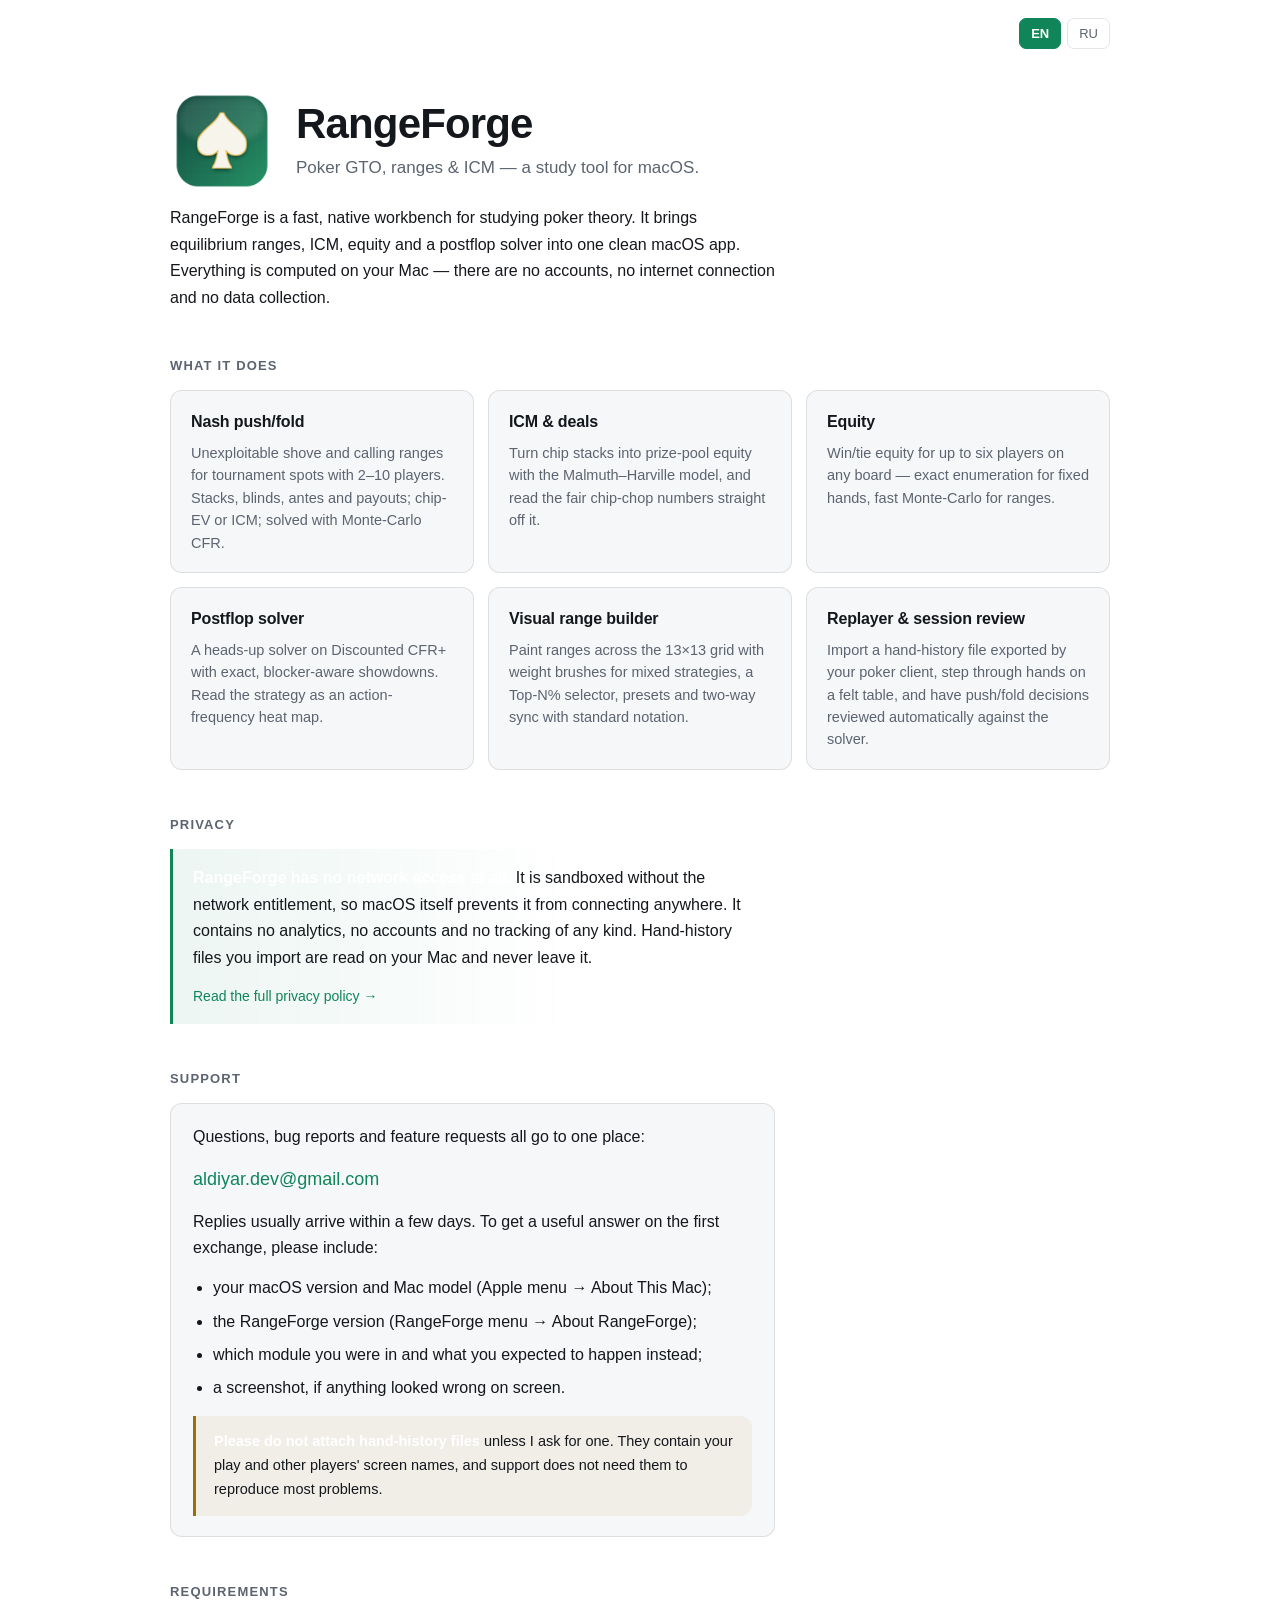
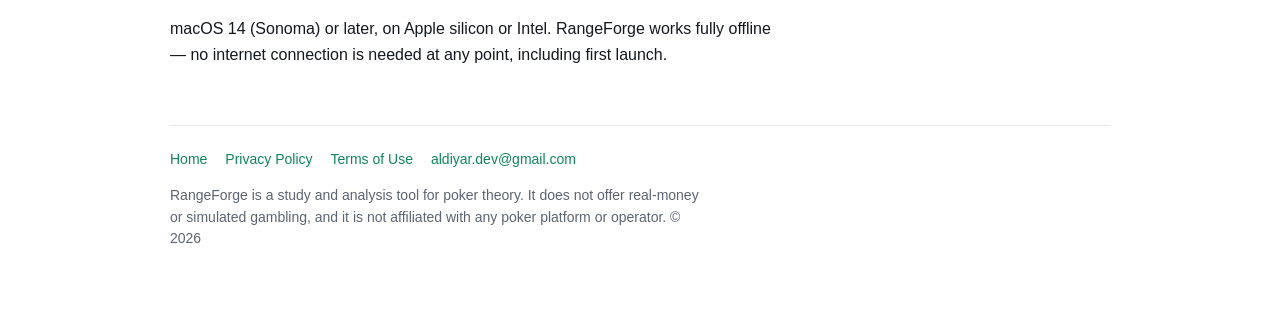
==== index.html @ b26dec69 "RangeForge — landing, privacy policy and terms of use" ====
<!doctype html>
<html lang="en" data-lang="en">
<head>
<meta charset="utf-8">
<meta name="viewport" content="width=device-width, initial-scale=1">
<title>RangeForge — Poker GTO, ranges &amp; ICM for macOS</title>
<meta name="description" content="RangeForge is a fully offline poker theory workbench for macOS: Nash push/fold, ICM, equity, a postflop solver, a visual range builder and a hand replayer. No accounts, no internet, no data collection.">
<link rel="icon" href="icon.png">
<link rel="stylesheet" href="style.css">
</head>
<body>
<div class="wrap">

  <div class="langbar">
    <button type="button" data-lang="en" aria-pressed="true">EN</button>
    <button type="button" data-lang="ru" aria-pressed="false">RU</button>
  </div>

  <header class="hero">
    <img src="icon.png" alt="RangeForge app icon">
    <div>
      <h1>RangeForge</h1>
      <p class="tagline" lang="en">Poker GTO, ranges &amp; ICM — a study tool for macOS.</p>
      <p class="tagline" lang="ru">Покерное GTO, ренжи и ICM — инструмент для изучения теории на macOS.</p>
    </div>
  </header>

  <div class="prose">
    <p lang="en">RangeForge is a fast, native workbench for studying poker theory. It brings
    equilibrium ranges, ICM, equity and a postflop solver into one clean macOS app. Everything is
    computed on your Mac — there are no accounts, no internet connection and no data collection.</p>
    <p lang="ru">RangeForge — быстрый нативный инструмент для изучения теории покера. Равновесные
    ренжи, ICM, эквити и постфлоп-солвер собраны в одном приложении для macOS. Все расчёты идут
    на вашем Mac: без аккаунтов, без интернета и без сбора данных.</p>
  </div>

  <h2 lang="en">What it does</h2>
  <h2 lang="ru">Что умеет</h2>

  <div class="grid">
    <div class="card">
      <h3>Nash push/fold</h3>
      <p lang="en">Unexploitable shove and calling ranges for tournament spots with 2–10 players.
      Stacks, blinds, antes and payouts; chip-EV or ICM; solved with Monte-Carlo CFR.</p>
      <p lang="ru">Невыгодные для эксплуатации ренжи шова и колла для турнирных спотов на 2–10
      игроков. Стеки, блайнды, анте и выплаты; chip-EV или ICM; решается методом Monte-Carlo CFR.</p>
    </div>
    <div class="card">
      <h3 lang="en">ICM &amp; deals</h3>
      <h3 lang="ru">ICM и делёж</h3>
      <p lang="en">Turn chip stacks into prize-pool equity with the Malmuth–Harville model, and read
      the fair chip-chop numbers straight off it.</p>
      <p lang="ru">Перевод стеков в долю призового фонда по модели Malmuth–Harville и честные суммы
      для чип-чоп дележа.</p>
    </div>
    <div class="card">
      <h3 lang="en">Equity</h3>
      <h3 lang="ru">Эквити</h3>
      <p lang="en">Win/tie equity for up to six players on any board — exact enumeration for fixed
      hands, fast Monte-Carlo for ranges.</p>
      <p lang="ru">Шансы на победу для шести игроков на любой доске — точный перебор для конкретных
      рук, быстрое Монте-Карло для ренжей.</p>
    </div>
    <div class="card">
      <h3 lang="en">Postflop solver</h3>
      <h3 lang="ru">Постфлоп-солвер</h3>
      <p lang="en">A heads-up solver on Discounted CFR+ with exact, blocker-aware showdowns. Read
      the strategy as an action-frequency heat map.</p>
      <p lang="ru">Хедз-ап солвер на Discounted CFR+ с точным шоудауном и учётом блокеров.
      Стратегия читается как тепловая карта частот действий.</p>
    </div>
    <div class="card">
      <h3 lang="en">Visual range builder</h3>
      <h3 lang="ru">Визуальный ренж-билдер</h3>
      <p lang="en">Paint ranges across the 13×13 grid with weight brushes for mixed strategies, a
      Top-N% selector, presets and two-way sync with standard notation.</p>
      <p lang="ru">Рисование ренжей по матрице 13×13, кисти весов для смешанных стратегий, выбор
      «Топ N%», пресеты и двусторонняя синхронизация со стандартной нотацией.</p>
    </div>
    <div class="card">
      <h3 lang="en">Replayer &amp; session review</h3>
      <h3 lang="ru">Реплеер и разбор сессии</h3>
      <p lang="en">Import a hand-history file exported by your poker client, step through hands on a
      felt table, and have push/fold decisions reviewed automatically against the solver.</p>
      <p lang="ru">Импорт файла с историей рук, выгруженного вашим покерным клиентом, пошаговый
      просмотр раздач за столом и автоматический разбор push/fold решений против солвера.</p>
    </div>
  </div>

  <h2 lang="en">Privacy</h2>
  <h2 lang="ru">Приватность</h2>

  <div class="claim prose">
    <p lang="en"><strong>RangeForge has no network access at all.</strong> It is sandboxed without
    the network entitlement, so macOS itself prevents it from connecting anywhere. It contains no
    analytics, no accounts and no tracking of any kind. Hand-history files you import are read on
    your Mac and never leave it.</p>
    <p lang="ru"><strong>У RangeForge вообще нет доступа к сети.</strong> Приложение работает в
    песочнице без сетевого разрешения — macOS сама не даст ему никуда подключиться. В нём нет
    аналитики, аккаунтов и никакого отслеживания. Файлы с историей рук читаются на вашем Mac и
    никуда не отправляются.</p>
    <p class="small" style="margin:0">
      <a href="privacy.html" lang="en">Read the full privacy policy →</a>
      <a href="privacy.html" lang="ru">Полная политика конфиденциальности →</a>
    </p>
  </div>

  <h2 id="support" lang="en">Support</h2>
  <h2 id="support-ru" lang="ru">Поддержка</h2>

  <div class="panel prose">
    <p lang="en">Questions, bug reports and feature requests all go to one place:</p>
    <p lang="ru">Вопросы, сообщения об ошибках и пожелания — на один адрес:</p>

    <p style="font-size:18px"><a href="mailto:aldiyar.dev@gmail.com">aldiyar.dev@gmail.com</a></p>

    <p lang="en">Replies usually arrive within a few days. To get a useful answer on the first
    exchange, please include:</p>
    <p lang="ru">Обычно отвечаю в течение нескольких дней. Чтобы разобраться с первого раза,
    приложите:</p>

    <ul lang="en">
      <li>your macOS version and Mac model (Apple menu → About This Mac);</li>
      <li>the RangeForge version (RangeForge menu → About RangeForge);</li>
      <li>which module you were in and what you expected to happen instead;</li>
      <li>a screenshot, if anything looked wrong on screen.</li>
    </ul>
    <ul lang="ru">
      <li>версию macOS и модель Mac (меню Apple → «Об этом Mac»);</li>
      <li>версию RangeForge (меню RangeForge → «О программе»);</li>
      <li>в каком модуле это случилось и какого поведения вы ожидали;</li>
      <li>скриншот, если на экране что-то выглядело не так.</li>
    </ul>

    <div class="note">
      <p style="margin:0" lang="en"><strong>Please do not attach hand-history files</strong> unless
      I ask for one. They contain your play and other players' screen names, and support does not
      need them to reproduce most problems.</p>
      <p style="margin:0" lang="ru"><strong>Не прикладывайте файлы с историей рук</strong>, пока я
      их не попрошу. В них ваша игра и ники других игроков, а для воспроизведения большинства
      проблем они не нужны.</p>
    </div>
  </div>

  <h2 lang="en">Requirements</h2>
  <h2 lang="ru">Требования</h2>

  <div class="prose">
    <p lang="en">macOS 14 (Sonoma) or later, on Apple silicon or Intel. RangeForge works fully
    offline — no internet connection is needed at any point, including first launch.</p>
    <p lang="ru">macOS 14 (Sonoma) или новее, Apple silicon или Intel. RangeForge полностью работает
    офлайн — интернет не нужен ни на одном этапе, включая первый запуск.</p>
  </div>

  <footer>
    <nav>
      <a href="index.html" lang="en">Home</a>
      <a href="index.html" lang="ru">Главная</a>
      <a href="privacy.html" lang="en">Privacy Policy</a>
      <a href="privacy.html" lang="ru">Политика конфиденциальности</a>
      <a href="terms.html" lang="en">Terms of Use</a>
      <a href="terms.html" lang="ru">Условия использования</a>
      <a href="mailto:aldiyar.dev@gmail.com">aldiyar.dev@gmail.com</a>
    </nav>
    <p class="disclaimer" lang="en">RangeForge is a study and analysis tool for poker theory. It
    does not offer real-money or simulated gambling, and it is not affiliated with any poker
    platform or operator. © 2026</p>
    <p class="disclaimer" lang="ru">RangeForge — инструмент для изучения и анализа теории покера.
    Он не предоставляет игру на реальные деньги или её имитацию и не связан ни с одной покерной
    платформой или оператором. © 2026</p>
  </footer>

</div>
<script src="lang.js"></script>
</body>
</html>
---- style.css ----
/* RangeForge site — palette lifted from the app's Theme.swift so the page and the
   product read as one thing. Self-contained: no fonts, scripts, or assets from a CDN. */

:root {
  --bg:       #171a1f;
  --panel:    #24262e;
  --panel-hi: #2e333d;
  --stroke:   rgba(255, 255, 255, 0.08);
  --text:     #ebedf2;
  --subtext:  #99a1ad;
  --accent:   #33c78c;  /* felt green */
  --accent-2: #4d9efa;
  --gold:     #f5c24d;
  --radius:   12px;
  --measure:  68ch;
}

* { box-sizing: border-box; }

html { -webkit-text-size-adjust: 100%; }

body {
  margin: 0;
  background: var(--bg);
  color: var(--text);
  font: 16px/1.65 -apple-system, BlinkMacSystemFont, "Segoe UI", Roboto, Helvetica, Arial, sans-serif;
  padding: 0 20px 72px;
}

.wrap { max-width: 940px; margin: 0 auto; }
.prose { max-width: var(--measure); }

/* ---- language switch ------------------------------------------------- */
/* Both languages ship in the HTML; the toggle only hides one. A reviewer
   reading source sees the full English text either way. */
html[data-lang="en"] [lang="ru"],
html[data-lang="ru"] [lang="en"] { display: none; }

.langbar {
  display: flex;
  justify-content: flex-end;
  gap: 6px;
  padding: 18px 0 0;
}

.langbar button {
  background: transparent;
  border: 1px solid var(--stroke);
  color: var(--subtext);
  border-radius: 7px;
  padding: 4px 11px;
  font: inherit;
  font-size: 13px;
  cursor: pointer;
  transition: color .15s, border-color .15s, background .15s;
}

.langbar button:hover { color: var(--text); border-color: rgba(255, 255, 255, 0.2); }

.langbar button[aria-pressed="true"] {
  color: #000;
  background: var(--accent);
  border-color: var(--accent);
  font-weight: 600;
}

/* ---- header ---------------------------------------------------------- */
header.hero {
  display: flex;
  align-items: center;
  gap: 22px;
  padding: 40px 0 12px;
  flex-wrap: wrap;
}

header.hero img {
  width: 104px;
  height: 104px;
  border-radius: 22px;
  flex: none;
}

h1 {
  font-size: clamp(30px, 5vw, 42px);
  line-height: 1.1;
  margin: 0 0 6px;
  letter-spacing: -0.02em;
}

.tagline { color: var(--subtext); font-size: 17px; margin: 0; }

/* ---- typography ------------------------------------------------------ */
h2 {
  font-size: 13px;
  font-weight: 700;
  text-transform: uppercase;
  letter-spacing: 0.09em;
  color: var(--subtext);
  margin: 44px 0 14px;
}

h3 { font-size: 18px; margin: 26px 0 8px; letter-spacing: -0.01em; }

p { margin: 0 0 14px; }

a { color: var(--accent); text-decoration: none; }
a:hover { text-decoration: underline; }

ul { margin: 0 0 14px; padding-left: 20px; }
li { margin-bottom: 7px; }

strong { color: #fff; font-weight: 600; }

code {
  background: var(--panel-hi);
  padding: 2px 6px;
  border-radius: 5px;
  font-size: 0.9em;
  font-family: ui-monospace, SFMono-Regular, Menlo, monospace;
}

.muted { color: var(--subtext); }
.small { font-size: 14px; }

/* ---- panels ---------------------------------------------------------- */
.panel {
  background: var(--panel);
  border: 1px solid var(--stroke);
  border-radius: var(--radius);
  padding: 20px 22px;
}

.grid {
  display: grid;
  grid-template-columns: repeat(auto-fit, minmax(255px, 1fr));
  gap: 14px;
}

.card {
  background: var(--panel);
  border: 1px solid var(--stroke);
  border-radius: var(--radius);
  padding: 18px 20px;
}

.card h3 { margin: 0 0 6px; font-size: 16px; }
.card p { margin: 0; color: var(--subtext); font-size: 14.5px; line-height: 1.55; }

/* The privacy claim is the page's strongest verifiable statement — give it the accent. */
.claim {
  border-left: 3px solid var(--accent);
  background: linear-gradient(90deg, rgba(51, 199, 140, 0.09), transparent 65%);
  border-radius: 0 var(--radius) var(--radius) 0;
  padding: 16px 20px;
  margin: 0 0 14px;
}

.note {
  border-left: 3px solid var(--gold);
  background: rgba(245, 194, 77, 0.06);
  border-radius: 0 var(--radius) var(--radius) 0;
  padding: 14px 18px;
  font-size: 14.5px;
}

.updated {
  color: var(--subtext);
  font-size: 13.5px;
  margin: 0 0 30px;
  padding-bottom: 22px;
  border-bottom: 1px solid var(--stroke);
}

/* ---- footer ---------------------------------------------------------- */
footer {
  margin-top: 56px;
  padding-top: 22px;
  border-top: 1px solid var(--stroke);
  color: var(--subtext);
  font-size: 14px;
}

footer nav { display: flex; gap: 18px; flex-wrap: wrap; margin-bottom: 14px; }
footer .disclaimer { max-width: var(--measure); line-height: 1.55; }

/* ---- light mode ------------------------------------------------------ */
/* The app is dark-only, but a policy page gets opened, printed and skimmed in
   daylight — and a reviewer should never fight the contrast. */
@media (prefers-color-scheme: light) {
  :root {
    --bg:       #ffffff;
    --panel:    #f6f7f9;
    --panel-hi: #eceef2;
    --stroke:   rgba(0, 0, 0, 0.10);
    --text:     #14171c;
    --subtext:  #5c6470;
    --accent:   #10855a;
    --accent-2: #1f6fd0;
    --gold:     #9a6f04;
  }
  .langbar button[aria-pressed="true"] { color: #fff; }
  .claim { background: linear-gradient(90deg, rgba(16, 133, 90, 0.08), transparent 65%); }
  .note  { background: rgba(154, 111, 4, 0.07); }
}

@media print {
  body { background: #fff; color: #000; padding: 0; }
  .langbar, footer nav { display: none; }
}
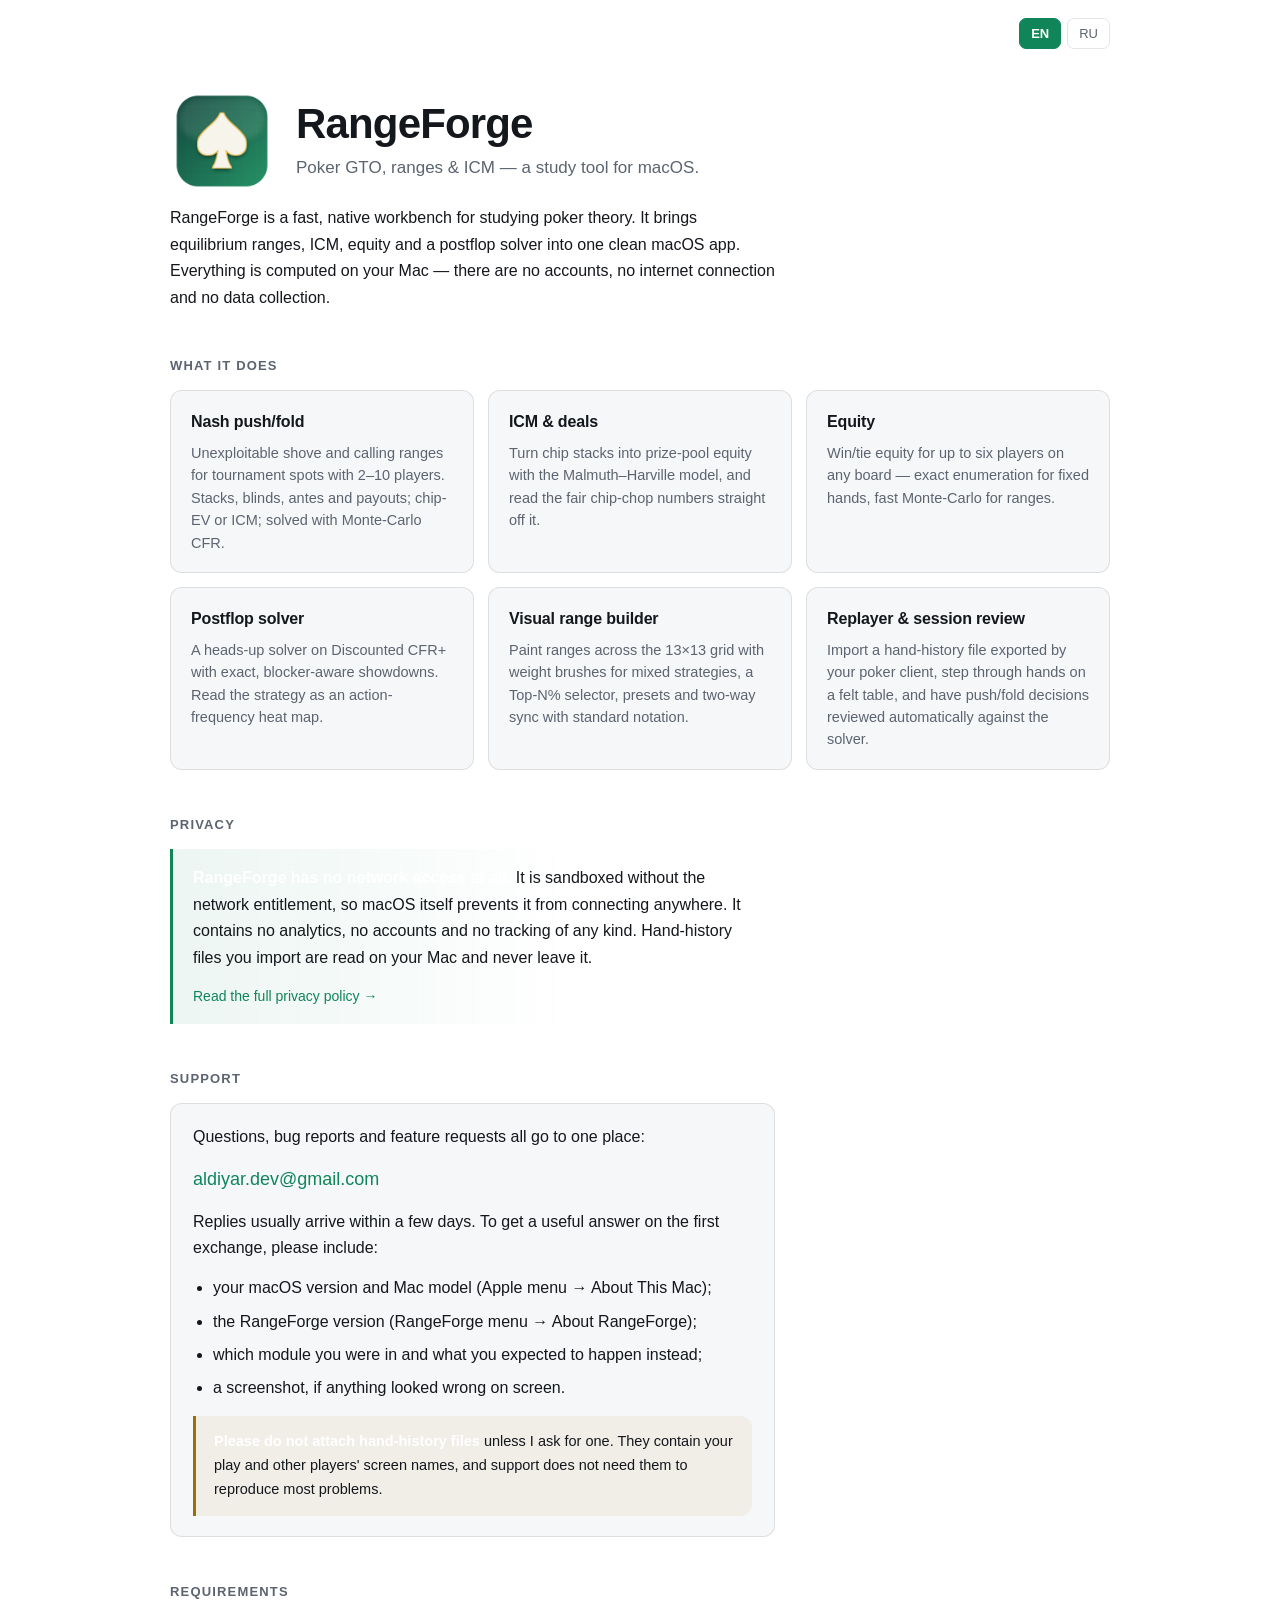
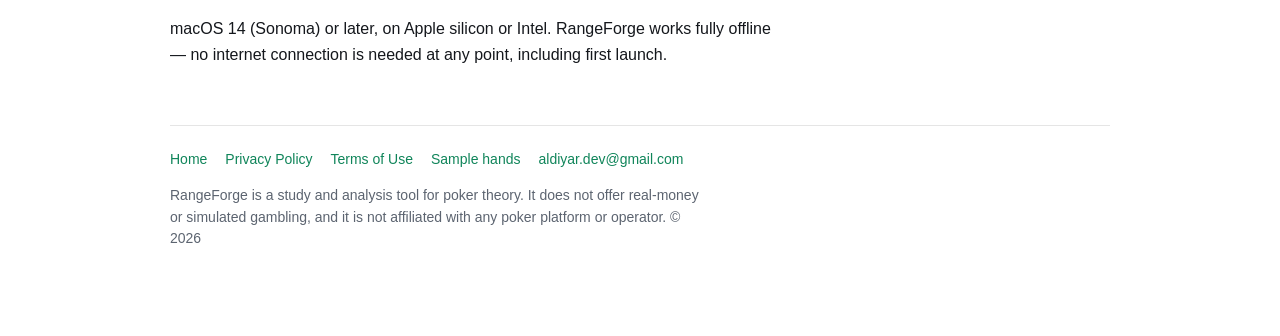
==== commit 1cc44228: "Publish sample hand histories for App Review App Review rejected 1.0 (2) under guideline 2.1(a): the" ====
--- a/index.html
+++ b/index.html
@@ -160,6 +160,8 @@
       <a href="privacy.html" lang="ru">Политика конфиденциальности</a>
       <a href="terms.html" lang="en">Terms of Use</a>
       <a href="terms.html" lang="ru">Условия использования</a>
+      <a href="samples/" lang="en">Sample hands</a>
+      <a href="samples/" lang="ru">Примеры раздач</a>
       <a href="mailto:aldiyar.dev@gmail.com">aldiyar.dev@gmail.com</a>
     </nav>
     <p class="disclaimer" lang="en">RangeForge is a study and analysis tool for poker theory. It
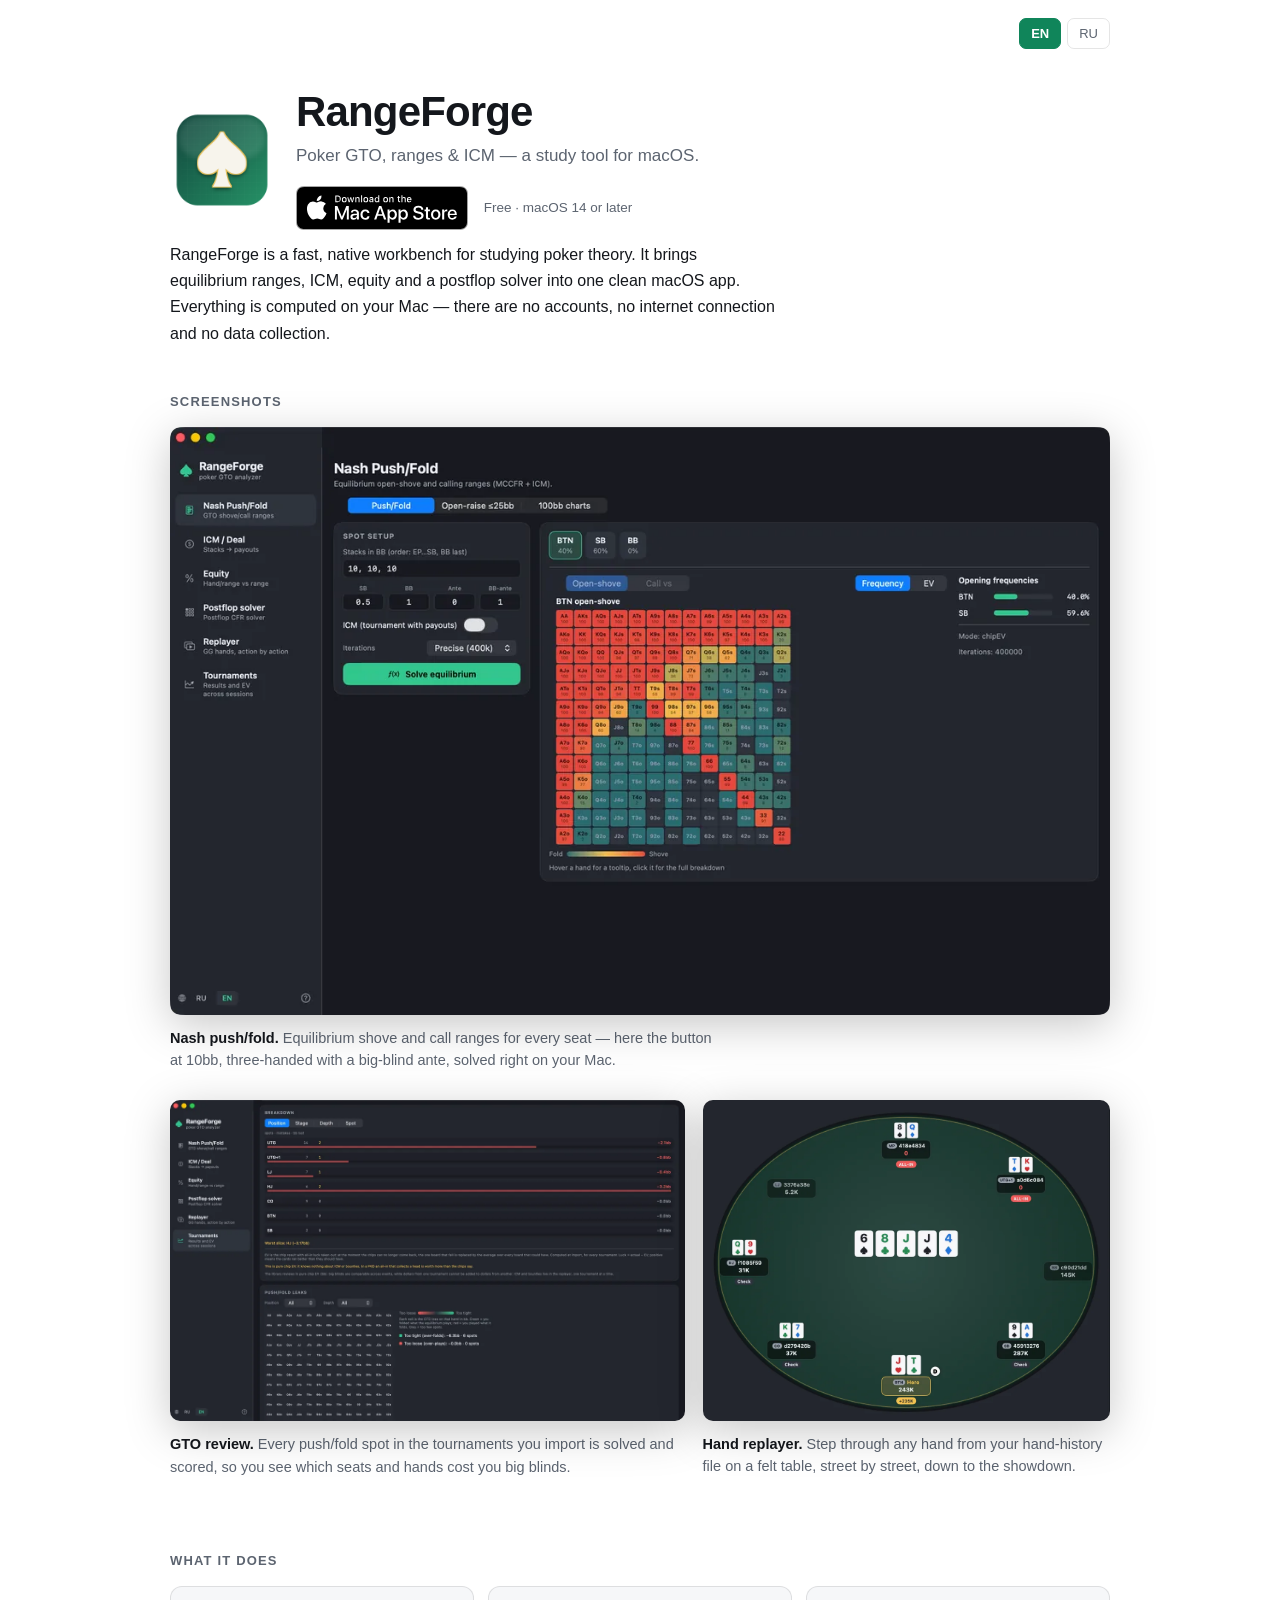
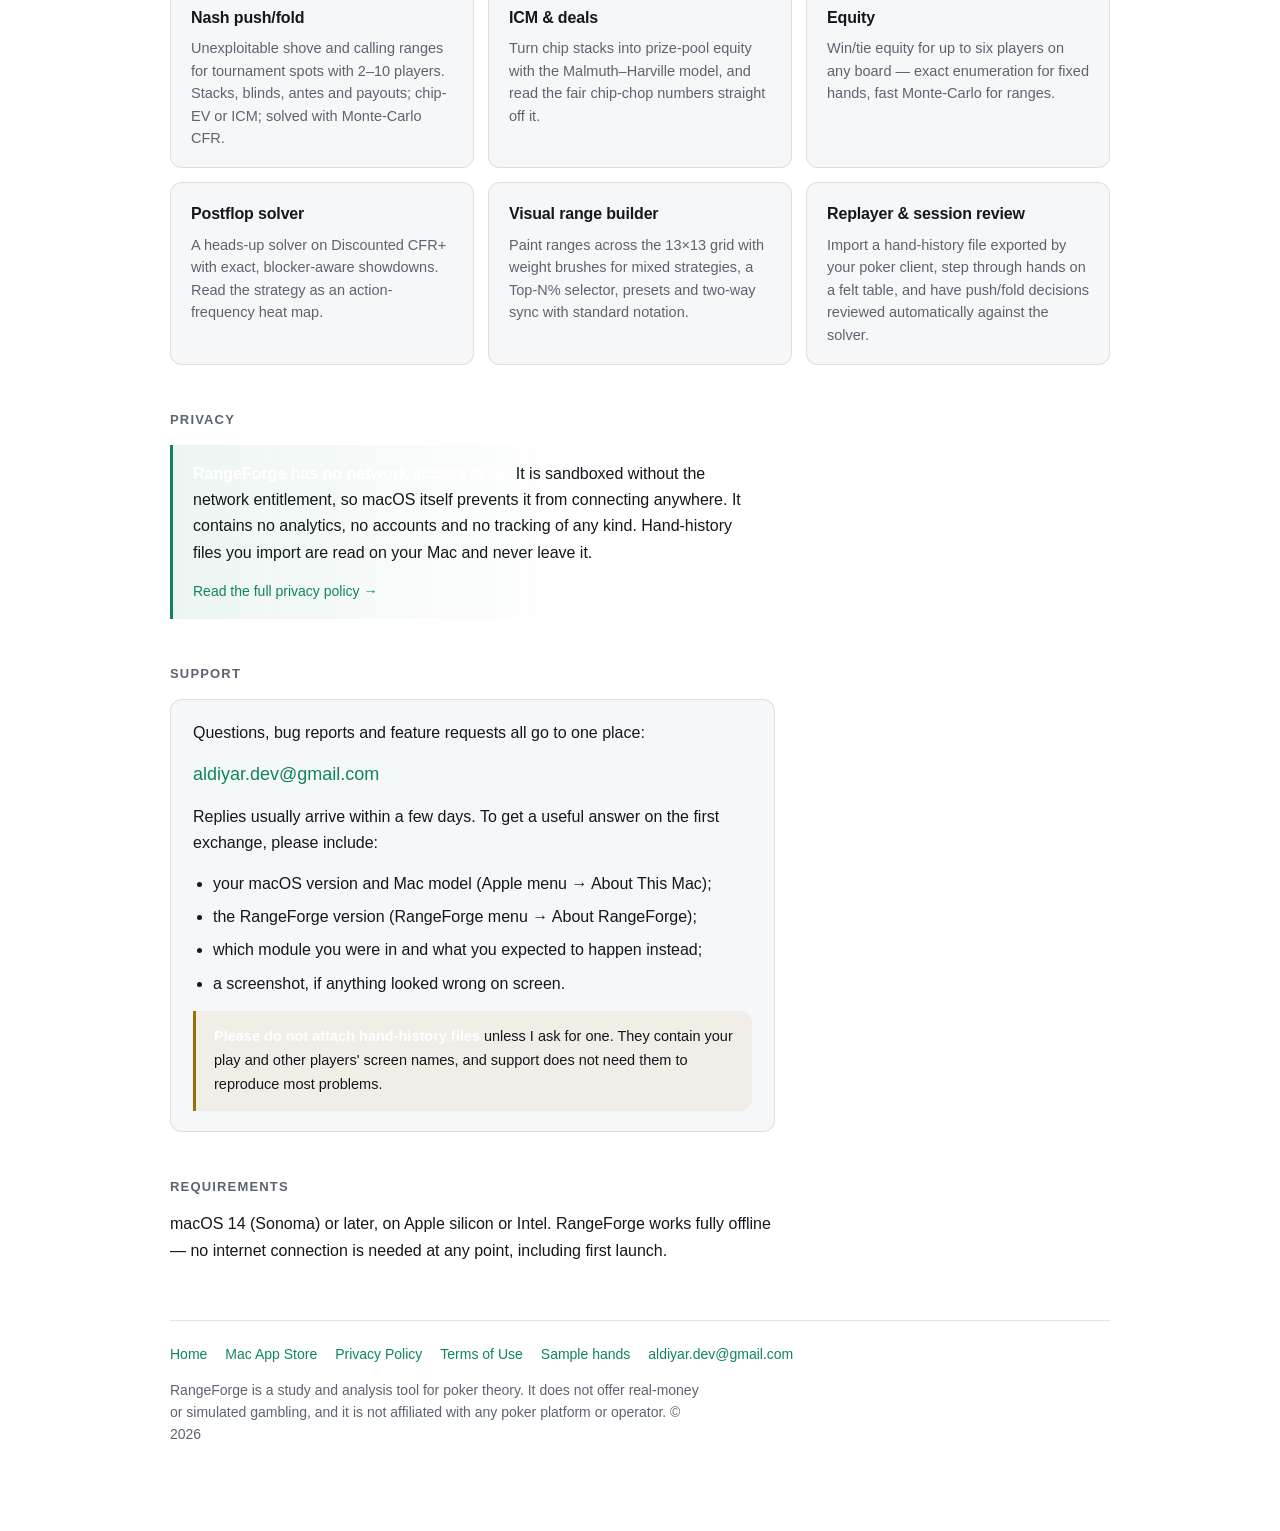
==== commit 117803f3: "Link the Mac App Store and show the app in three screenshots RangeForge 1.0 is live in the Mac App S" ====
--- a/index.html
+++ b/index.html
@@ -7,6 +7,7 @@
 <meta name="description" content="RangeForge is a fully offline poker theory workbench for macOS: Nash push/fold, ICM, equity, a postflop solver, a visual range builder and a hand replayer. No accounts, no internet, no data collection.">
 <link rel="icon" href="icon.png">
 <link rel="stylesheet" href="style.css">
+<script src="lang.js"></script>
 </head>
 <body>
 <div class="wrap">
@@ -22,6 +23,21 @@
       <h1>RangeForge</h1>
       <p class="tagline" lang="en">Poker GTO, ranges &amp; ICM — a study tool for macOS.</p>
       <p class="tagline" lang="ru">Покерное GTO, ренжи и ICM — инструмент для изучения теории на macOS.</p>
+
+      <!-- Apple's badge artwork, unmodified, as the App Store marketing guidelines require — one
+           per language. The link names no storefront, so Apple sends each visitor to their own. -->
+      <div class="store">
+        <a href="https://apps.apple.com/app/id6792839425" lang="en">
+          <img src="img/mac-app-store-badge-en.svg" width="172" height="44" loading="lazy"
+               alt="Download on the Mac App Store">
+        </a>
+        <a href="https://apps.apple.com/app/id6792839425" lang="ru">
+          <img src="img/mac-app-store-badge-ru.svg" width="172" height="44" loading="lazy"
+               alt="Загрузите в Mac App Store">
+        </a>
+        <span class="store-meta" lang="en">Free · macOS 14 or later</span>
+        <span class="store-meta" lang="ru">Бесплатно · macOS 14 или новее</span>
+      </div>
     </div>
   </header>
 
@@ -32,6 +48,77 @@
     <p lang="ru">RangeForge — быстрый нативный инструмент для изучения теории покера. Равновесные
     ренжи, ICM, эквити и постфлоп-солвер собраны в одном приложении для macOS. Все расчёты идут
     на вашем Mac: без аккаунтов, без интернета и без сбора данных.</p>
+  </div>
+
+  <h2 lang="en">Screenshots</h2>
+  <h2 lang="ru">Скриншоты</h2>
+
+  <!-- Each shot exists once per language, and the toggle hides the other with display:none.
+       loading="lazy" never fetches an image that has no box, so a visitor downloads one set, not
+       both. Files come from docs/AppStore/make_web_screenshots.py; each links to its 1880 px
+       version for a closer look. -->
+  <div class="shots">
+    <figure>
+      <a href="img/nash-en-1880.webp" lang="en">
+        <img src="img/nash-en-1100.webp" srcset="img/nash-en-1100.webp 1100w, img/nash-en-1880.webp 1880w"
+             sizes="(min-width: 980px) 940px, calc(100vw - 40px)" width="1880" height="1175" loading="lazy"
+             alt="Nash push/fold in RangeForge: the button's open-shove range three-handed at 10 big blinds, drawn as a colour-coded 13×13 grid of shove frequencies.">
+      </a>
+      <a href="img/nash-ru-1880.webp" lang="ru">
+        <img src="img/nash-ru-1100.webp" srcset="img/nash-ru-1100.webp 1100w, img/nash-ru-1880.webp 1880w"
+             sizes="(min-width: 980px) 940px, calc(100vw - 40px)" width="1880" height="1175" loading="lazy"
+             alt="Nash push/fold в RangeForge: ренж открытого шова с баттона на троих при 10 больших блайндах — цветная матрица 13×13 с частотами шова.">
+      </a>
+      <figcaption>
+        <span lang="en"><strong>Nash push/fold.</strong> Equilibrium shove and call ranges for every
+        seat — here the button at 10bb, three-handed with a big-blind ante, solved right on your Mac.</span>
+        <span lang="ru"><strong>Nash push/fold.</strong> Равновесные ренжи шова и колла для каждой
+        позиции — здесь баттон при 10bb на троих с анте большого блайнда, посчитано прямо на вашем Mac.</span>
+      </figcaption>
+    </figure>
+
+    <div class="shots-row">
+      <figure>
+        <a href="img/review-en-1880.webp" lang="en">
+          <img src="img/review-en-1100.webp" srcset="img/review-en-1100.webp 1100w, img/review-en-1880.webp 1880w"
+               sizes="(min-width: 980px) 515px, (min-width: 641px) 55vw, calc(100vw - 40px)"
+               width="1880" height="1175" loading="lazy"
+               alt="RangeForge's tournament library after a GTO review: losses broken down by position, the worst slice HJ at −3.17 big blinds, above a push/fold leak grid.">
+        </a>
+        <a href="img/review-ru-1880.webp" lang="ru">
+          <img src="img/review-ru-1100.webp" srcset="img/review-ru-1100.webp 1100w, img/review-ru-1880.webp 1880w"
+               sizes="(min-width: 980px) 515px, (min-width: 641px) 55vw, calc(100vw - 40px)"
+               width="1880" height="1175" loading="lazy"
+               alt="Библиотека турниров RangeForge после GTO-разбора: потери по позициям, худший разрез — HJ, −3,17 большого блайнда, ниже — сетка пуш/фолд-ликов.">
+        </a>
+        <figcaption>
+          <span lang="en"><strong>GTO review.</strong> Every push/fold spot in the tournaments you
+          import is solved and scored, so you see which seats and hands cost you big blinds.</span>
+          <span lang="ru"><strong>GTO-разбор.</strong> Каждый пуш/фолд-спот из импортированных
+          турниров решается и оценивается — видно, на каких позициях и руках вы теряете блайнды.</span>
+        </figcaption>
+      </figure>
+      <figure>
+        <a href="img/replayer-en-1880.webp" lang="en">
+          <img src="img/replayer-en-1100.webp" srcset="img/replayer-en-1100.webp 1100w, img/replayer-en-1880.webp 1880w"
+               sizes="(min-width: 980px) 408px, (min-width: 641px) 44vw, calc(100vw - 40px)"
+               width="1880" height="1484" loading="lazy"
+               alt="The RangeForge hand replayer at showdown: a multiway all-in on a 6-8-J-J-4 board, which the hero wins.">
+        </a>
+        <a href="img/replayer-ru-1880.webp" lang="ru">
+          <img src="img/replayer-ru-1100.webp" srcset="img/replayer-ru-1100.webp 1100w, img/replayer-ru-1880.webp 1880w"
+               sizes="(min-width: 980px) 408px, (min-width: 641px) 44vw, calc(100vw - 40px)"
+               width="1880" height="1484" loading="lazy"
+               alt="Реплеер раздач RangeForge на вскрытии: мультивей олл-ин на борде 6-8-J-J-4, банк забирает герой.">
+        </a>
+        <figcaption>
+          <span lang="en"><strong>Hand replayer.</strong> Step through any hand from your
+          hand-history file on a felt table, street by street, down to the showdown.</span>
+          <span lang="ru"><strong>Реплеер раздач.</strong> Любая раздача из вашего файла с историей
+          рук — по действиям за столом, улица за улицей, до вскрытия.</span>
+        </figcaption>
+      </figure>
+    </div>
   </div>
 
   <h2 lang="en">What it does</h2>
@@ -156,6 +243,7 @@
     <nav>
       <a href="index.html" lang="en">Home</a>
       <a href="index.html" lang="ru">Главная</a>
+      <a href="https://apps.apple.com/app/id6792839425">Mac App Store</a>
       <a href="privacy.html" lang="en">Privacy Policy</a>
       <a href="privacy.html" lang="ru">Политика конфиденциальности</a>
       <a href="terms.html" lang="en">Terms of Use</a>
@@ -173,6 +261,5 @@
   </footer>
 
 </div>
-<script src="lang.js"></script>
 </body>
 </html>
--- a/style.css
+++ b/style.css
@@ -73,7 +73,7 @@
   flex-wrap: wrap;
 }
 
-header.hero img {
+header.hero > img {
   width: 104px;
   height: 104px;
   border-radius: 22px;
@@ -88,6 +88,56 @@
 }
 
 .tagline { color: var(--subtext); font-size: 17px; margin: 0; }
+
+/* ---- store badge ----------------------------------------------------- */
+/* Apple's artwork exactly as supplied — no recolouring, no hover effect — and never shorter
+   than the 40 px the App Store marketing guidelines ask for. */
+.store {
+  display: flex;
+  align-items: center;
+  flex-wrap: wrap;
+  gap: 8px 16px;
+  margin-top: 16px;
+}
+
+.store a { display: block; border-radius: 8px; }
+.store a:focus-visible { outline: 2px solid var(--accent); outline-offset: 3px; }
+.store img { display: block; width: auto; height: 44px; }
+.store-meta { color: var(--subtext); font-size: 13.5px; }
+
+/* ---- screenshots ----------------------------------------------------- */
+/* Window captures keep macOS's transparent rounded corners, so the shadow is a drop-shadow,
+   which follows the alpha, rather than a box-shadow, which would draw a square halo. */
+.shots figure { margin: 0 0 28px; }
+.shots a { display: block; }
+
+.shots img {
+  display: block;
+  width: 100%;
+  height: auto;
+  border-radius: 10px;   /* rounds the cropped replayer; the window captures carry their own */
+  filter: drop-shadow(0 12px 24px rgba(0, 0, 0, 0.45));
+}
+
+.shots figcaption {
+  margin-top: 12px;
+  max-width: var(--measure);
+  color: var(--subtext);
+  font-size: 14.5px;
+  line-height: 1.55;
+}
+
+.shots figcaption strong { color: var(--text); }
+
+/* Two captures of different shapes share a row. A flex share equal to each image's aspect
+   ratio (1880/1175 and 1880/1484) makes the two exactly the same height. */
+.shots-row { display: flex; gap: 18px; align-items: flex-start; }
+.shots-row figure { flex: 1.6 1 0; min-width: 0; }
+.shots-row figure + figure { flex: 1.2668 1 0; }
+
+@media (max-width: 640px) {
+  .shots-row { display: block; }
+}
 
 /* ---- typography ------------------------------------------------------ */
 h2 {
@@ -198,7 +248,9 @@
     --accent-2: #1f6fd0;
     --gold:     #9a6f04;
   }
+  /* The light-mode accent is a dark green; black text on it is barely legible. */
   .langbar button[aria-pressed="true"] { color: #fff; }
+  .shots img { filter: drop-shadow(0 10px 22px rgba(0, 0, 0, 0.22)); }
   .claim { background: linear-gradient(90deg, rgba(16, 133, 90, 0.08), transparent 65%); }
   .note  { background: rgba(154, 111, 4, 0.07); }
 }
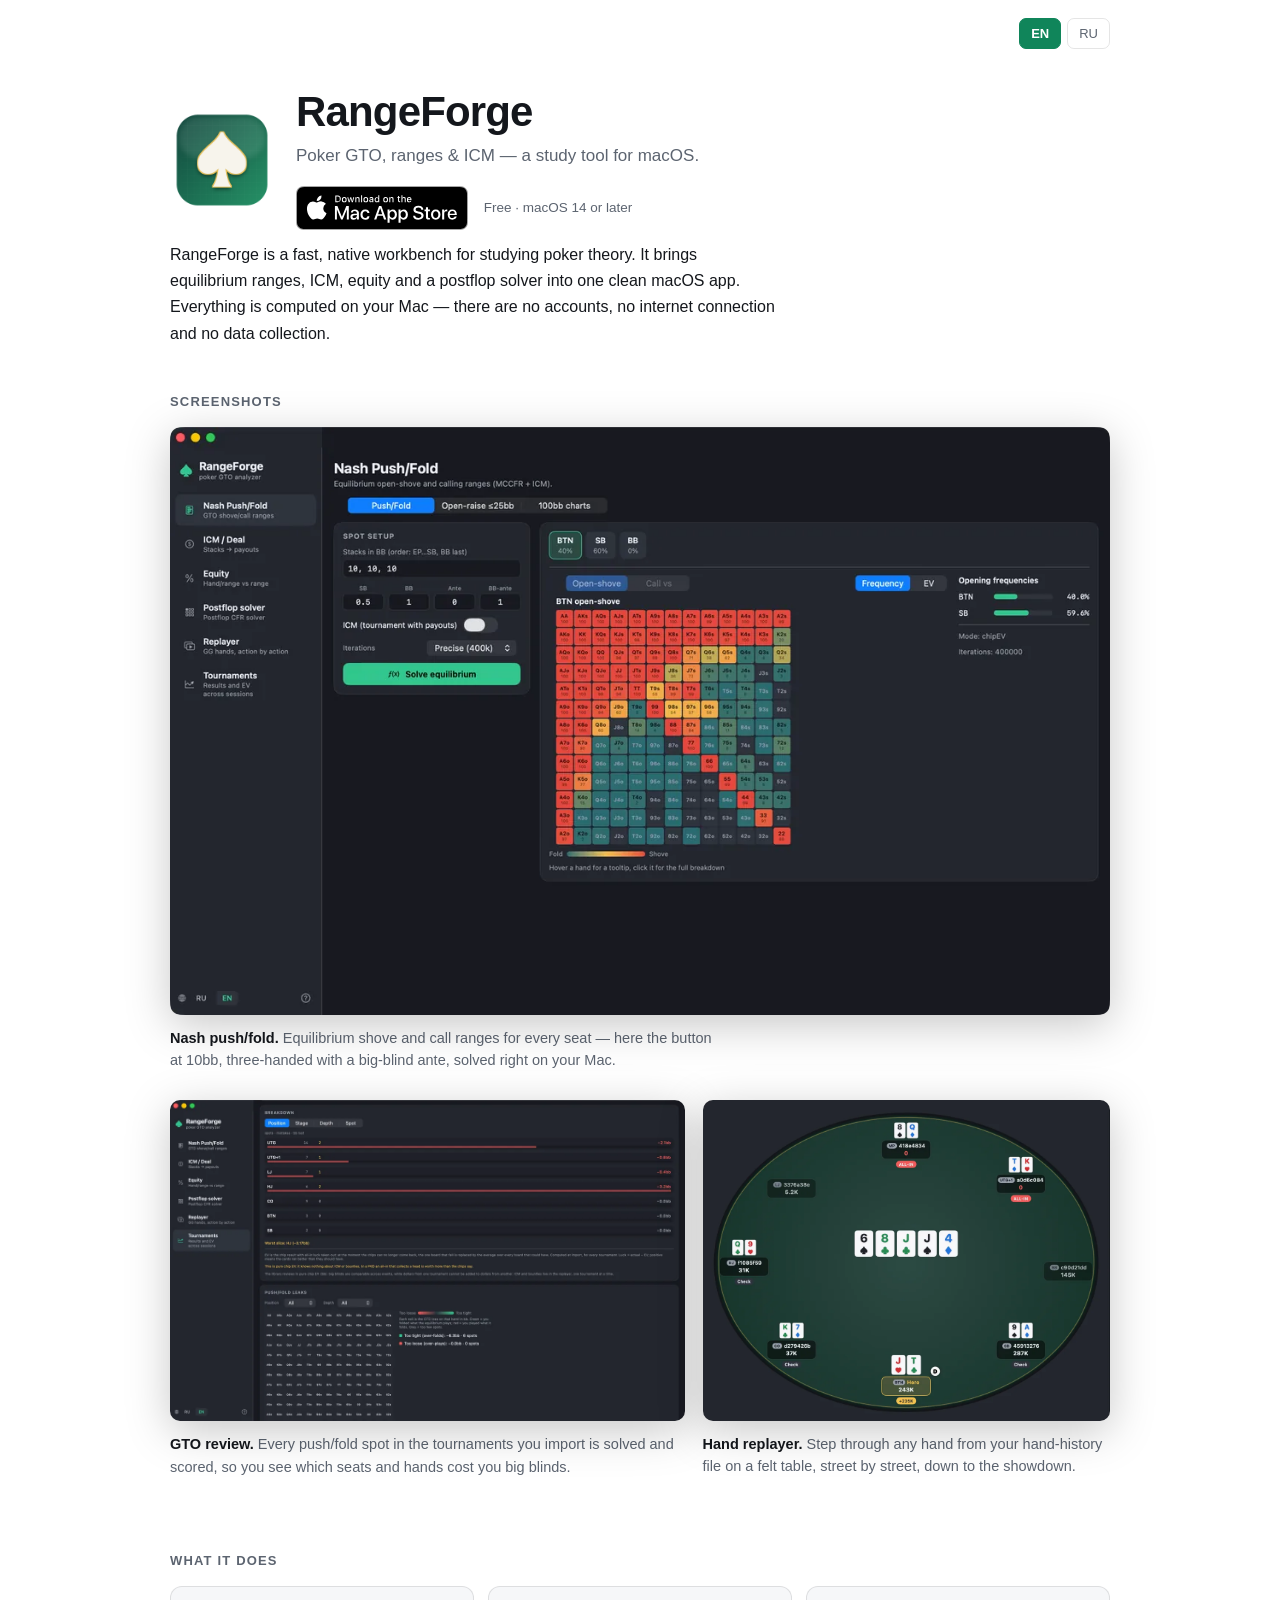
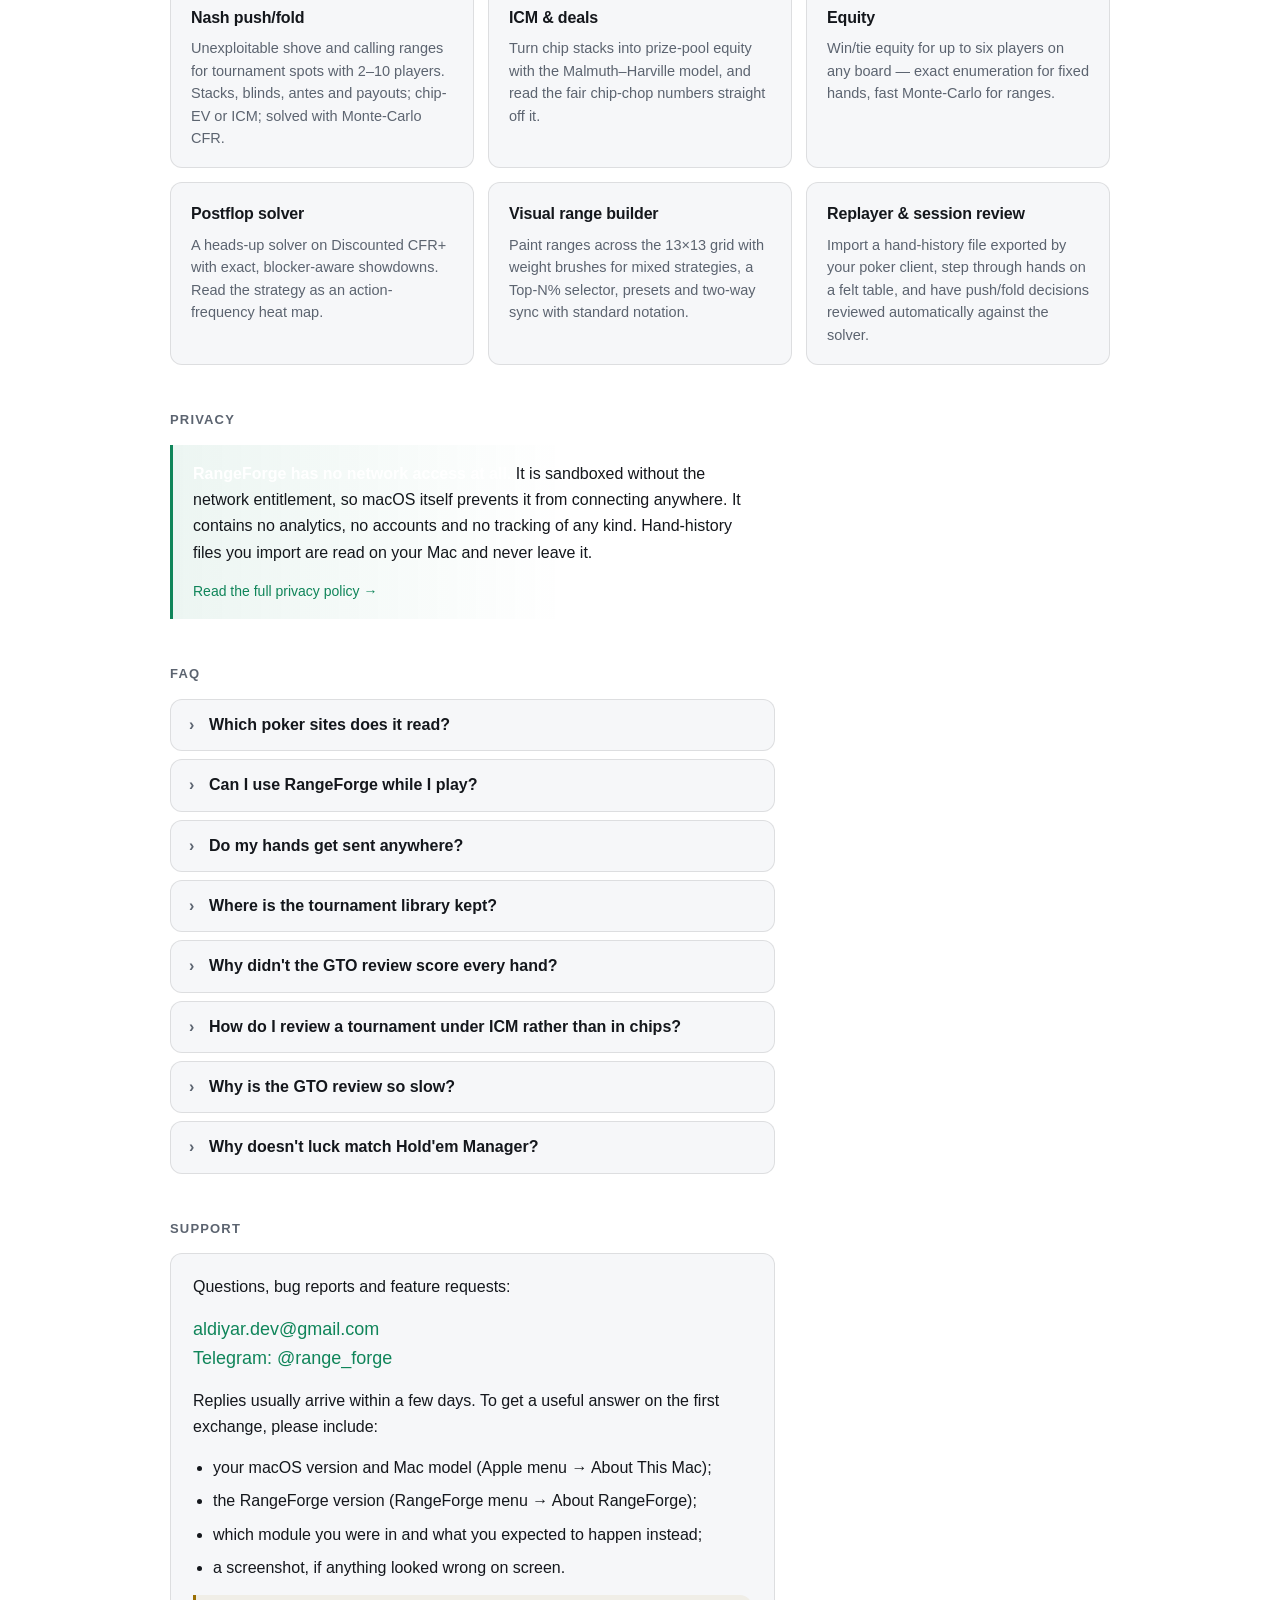
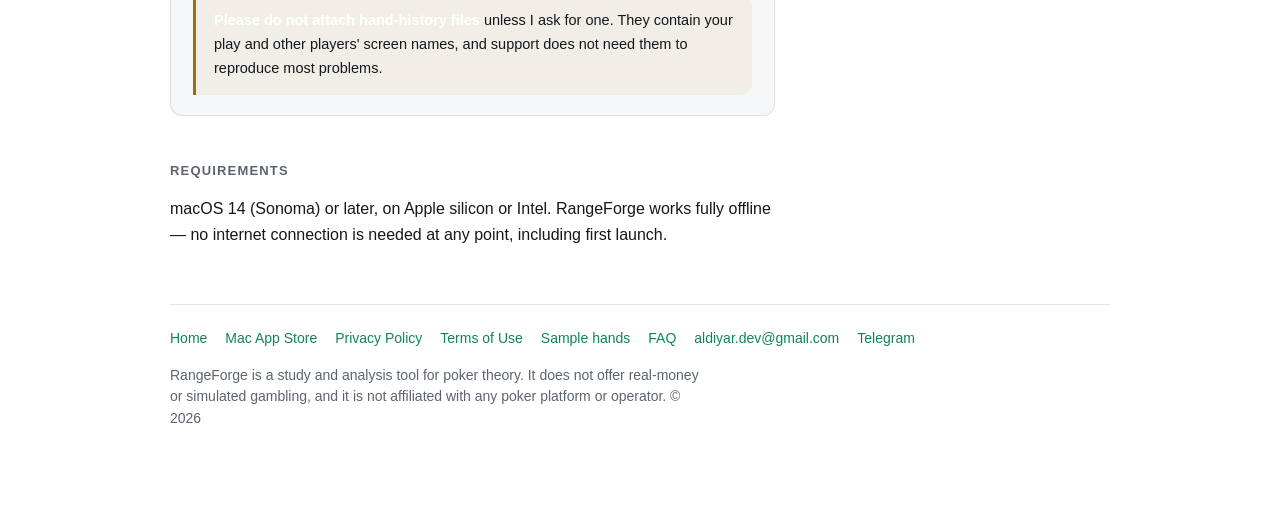
==== commit fd8eacae: "Add the FAQ and the Telegram channel Eight common questions before Support, closed until clicked — t" ====
--- a/index.html
+++ b/index.html
@@ -192,14 +192,116 @@
     </p>
   </div>
 
+  <!-- The app's Help → FAQ, trimmed to the App Store version: the Pro questions and the
+       payout-screenshot route to an ICM review arrive with 1.2 (the full list is in the main
+       repo's site/index.html). "How do I reach the developer" is the Support section below. -->
+  <div id="faq">
+    <h2 lang="en">FAQ</h2>
+    <h2 lang="ru">Частые вопросы</h2>
+  </div>
+
+  <div class="faq" lang="en">
+    <details>
+      <summary>Which poker sites does it read?</summary>
+      <p>GGPoker and Pokerok: hand histories exported from PokerCraft (.txt files) and the
+      “Tournament #…” result files. RangeForge does not read exports from other sites.</p>
+    </details>
+    <details>
+      <summary>Can I use RangeForge while I play?</summary>
+      <p>No, by design. RangeForge reviews hands you have already played: it never connects to a
+      poker client, gives no advice at the table and reads only the files you open yourself.</p>
+    </details>
+    <details>
+      <summary>Do my hands get sent anywhere?</summary>
+      <p>No. The app has no permission to reach the network — macOS itself won't let it connect
+      anywhere. There are no accounts, no analytics and no tracking: everything is computed on
+      your Mac, with no internet needed.</p>
+    </details>
+    <details>
+      <summary>Where is the tournament library kept?</summary>
+      <p>On your Mac, in the app's folder <code>~/Library/Containers/com.RangeForge.app</code>. The
+      hands are stored verbatim, as exported, and Time Machine backs them up with everything else.
+      Keep the original PokerCraft exports too: the library can be rebuilt from them.</p>
+    </details>
+    <details>
+      <summary>Why didn't the GTO review score every hand?</summary>
+      <p>The review checks push/fold spots only — all-in-or-fold decisions on a short stack. That
+      is usually a small share of the hands; every other decision is left unscored. A hand with a
+      flop can be opened in the Replayer and sent to the postflop solver.</p>
+    </details>
+    <details>
+      <summary>How do I review a tournament under ICM rather than in chips?</summary>
+      <p>ICM needs the payout ladder. In the Replayer, set the payout ladder before
+      <strong>Review session</strong>. With no ladder the review runs in chip EV.</p>
+    </details>
+    <details>
+      <summary>Why is the GTO review so slow?</summary>
+      <p>Every push/fold spot is solved from scratch, right on your Mac — hours on a large
+      library. Start with one tournament: the <strong>Review</strong> button on its card.</p>
+    </details>
+    <details>
+      <summary>Why doesn't luck match Hold'em Manager?</summary>
+      <p>In RangeForge, luck = actual − EV: positive means the cards ran better than they should
+      have. Hold'em Manager's EV Diff column is the other way round, so the signs are opposite.</p>
+    </details>
+  </div>
+
+  <div class="faq" lang="ru">
+    <details>
+      <summary>Какие румы поддерживаются?</summary>
+      <p>GGPoker и Pokerok: история рук, выгруженная из PokerCraft (файлы .txt), и файлы
+      результатов турниров «Tournament #…». Выгрузки других румов RangeForge не читает.</p>
+    </details>
+    <details>
+      <summary>Можно ли пользоваться RangeForge во время игры?</summary>
+      <p>Нет, и так задумано. RangeForge разбирает уже сыгранные раздачи: он не подключается к
+      покерному клиенту, ничего не подсказывает за столом и читает только те файлы, которые вы
+      открыли сами.</p>
+    </details>
+    <details>
+      <summary>Мои раздачи куда-нибудь отправляются?</summary>
+      <p>Нет. У приложения нет разрешения на выход в сеть — macOS сама не даст ему никуда
+      подключиться. Нет аккаунтов, аналитики и отслеживания: всё считается на вашем Mac, интернет
+      не нужен.</p>
+    </details>
+    <details>
+      <summary>Где хранится база турниров?</summary>
+      <p>На вашем Mac, в папке приложения <code>~/Library/Containers/com.RangeForge.app</code>.
+      Руки лежат дословно, как в выгрузке, и Time Machine копирует их вместе с остальными файлами.
+      Исходные выгрузки PokerCraft тоже лучше сохранить: из них базу можно собрать заново.</p>
+    </details>
+    <details>
+      <summary>Почему GTO-разбор оценил не все раздачи?</summary>
+      <p>Разбор проверяет только пуш/фолд-споты — решения «олл-ин или фолд» на коротком стеке.
+      Обычно это небольшая часть рук, остальные решения остаются без оценки. Раздачу с флопом можно
+      открыть в реплеере и отправить в постфлоп-солвер.</p>
+    </details>
+    <details>
+      <summary>Как разобрать турнир по ICM, а не в фишках?</summary>
+      <p>Для ICM нужна сетка выплат. В реплеере задайте сетку выплат перед
+      <strong>«Разобрать сессию»</strong>. Без сетки разбор идёт в чипEV.</p>
+    </details>
+    <details>
+      <summary>Почему GTO-разбор идёт так долго?</summary>
+      <p>Каждый пуш/фолд-спот решается солвером заново, прямо на вашем Mac, — на большой базе это
+      часы. Начните с одного турнира: кнопка <strong>«Разобрать»</strong> в его карточке.</p>
+    </details>
+    <details>
+      <summary>Почему «удача» не совпадает с Hold'em Manager?</summary>
+      <p>В RangeForge «удача» = факт − EV: плюс значит, что карты легли лучше, чем должны были.
+      В Hold'em Manager колонка EV Diff считается наоборот, поэтому знаки противоположны.</p>
+    </details>
+  </div>
+
   <h2 id="support" lang="en">Support</h2>
   <h2 id="support-ru" lang="ru">Поддержка</h2>
 
   <div class="panel prose">
-    <p lang="en">Questions, bug reports and feature requests all go to one place:</p>
-    <p lang="ru">Вопросы, сообщения об ошибках и пожелания — на один адрес:</p>
-
-    <p style="font-size:18px"><a href="mailto:aldiyar.dev@gmail.com">aldiyar.dev@gmail.com</a></p>
+    <p lang="en">Questions, bug reports and feature requests:</p>
+    <p lang="ru">Вопросы, сообщения об ошибках и пожелания:</p>
+
+    <p style="font-size:18px"><a href="mailto:aldiyar.dev@gmail.com">aldiyar.dev@gmail.com</a><br>
+    <a href="https://t.me/range_forge">Telegram: @range_forge</a></p>
 
     <p lang="en">Replies usually arrive within a few days. To get a useful answer on the first
     exchange, please include:</p>
@@ -250,7 +352,10 @@
       <a href="terms.html" lang="ru">Условия использования</a>
       <a href="samples/" lang="en">Sample hands</a>
       <a href="samples/" lang="ru">Примеры раздач</a>
+      <a href="index.html#faq" lang="en">FAQ</a>
+      <a href="index.html#faq" lang="ru">Частые вопросы</a>
       <a href="mailto:aldiyar.dev@gmail.com">aldiyar.dev@gmail.com</a>
+      <a href="https://t.me/range_forge">Telegram</a>
     </nav>
     <p class="disclaimer" lang="en">RangeForge is a study and analysis tool for poker theory. It
     does not offer real-money or simulated gambling, and it is not affiliated with any poker
--- a/style.css
+++ b/style.css
@@ -211,6 +211,47 @@
   border-radius: 0 var(--radius) var(--radius) 0;
   padding: 14px 18px;
   font-size: 14.5px;
+}
+
+/* ---- FAQ ------------------------------------------------------------- */
+/* Closed by default so the whole list reads at a glance — the same as the app's FAQ page. */
+.faq { display: grid; gap: 8px; max-width: var(--measure); }
+
+.faq details {
+  background: var(--panel);
+  border: 1px solid var(--stroke);
+  border-radius: var(--radius);
+  padding: 0 18px;
+}
+
+.faq summary {
+  display: flex;
+  gap: 10px;
+  align-items: baseline;
+  padding: 12px 0;
+  font-weight: 600;
+  cursor: pointer;
+  list-style: none;
+}
+
+.faq summary::-webkit-details-marker { display: none; }
+
+.faq summary::before {
+  content: "›";
+  flex: none;
+  width: 10px;
+  color: var(--subtext);
+  transition: transform .15s;
+}
+
+.faq details[open] summary::before { transform: rotate(90deg); color: var(--accent); }
+
+.faq details p {
+  margin: 0 0 14px;
+  padding-left: 20px;
+  color: var(--subtext);
+  font-size: 15px;
+  line-height: 1.6;
 }
 
 .updated {
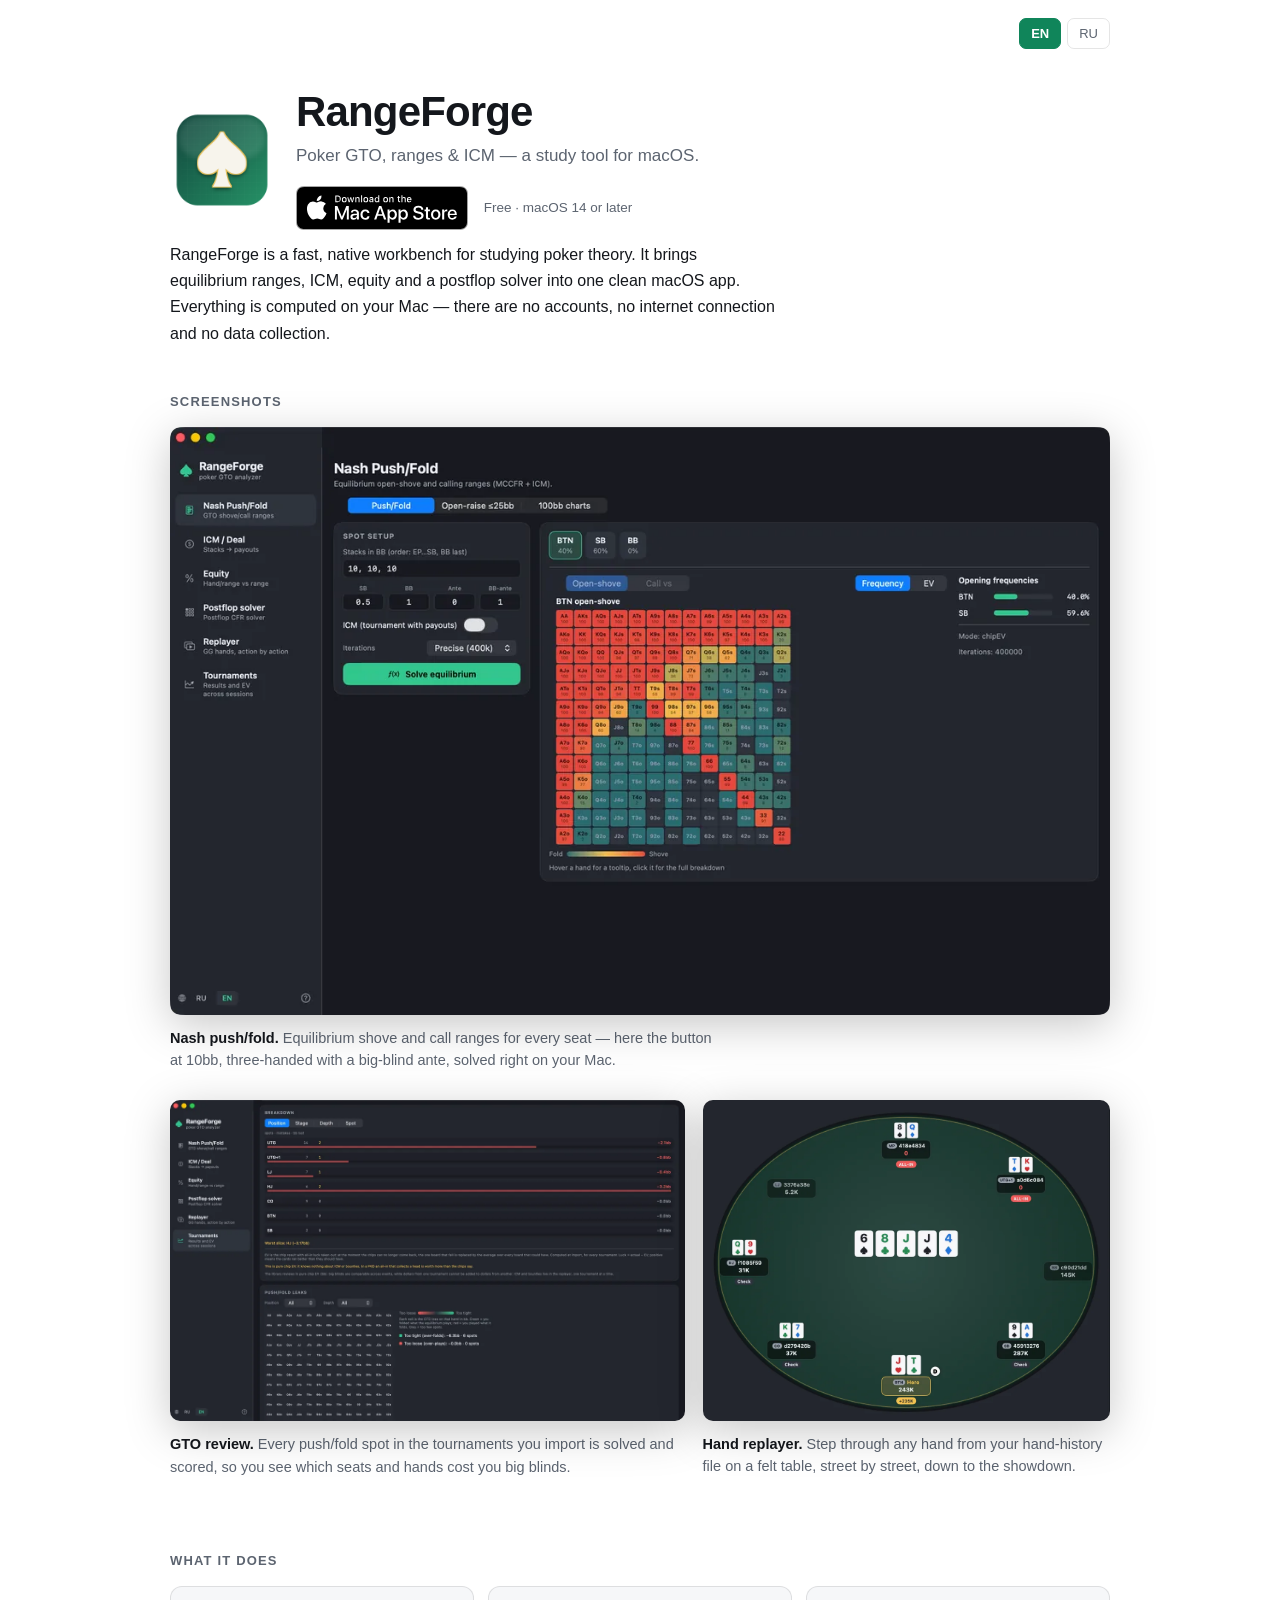
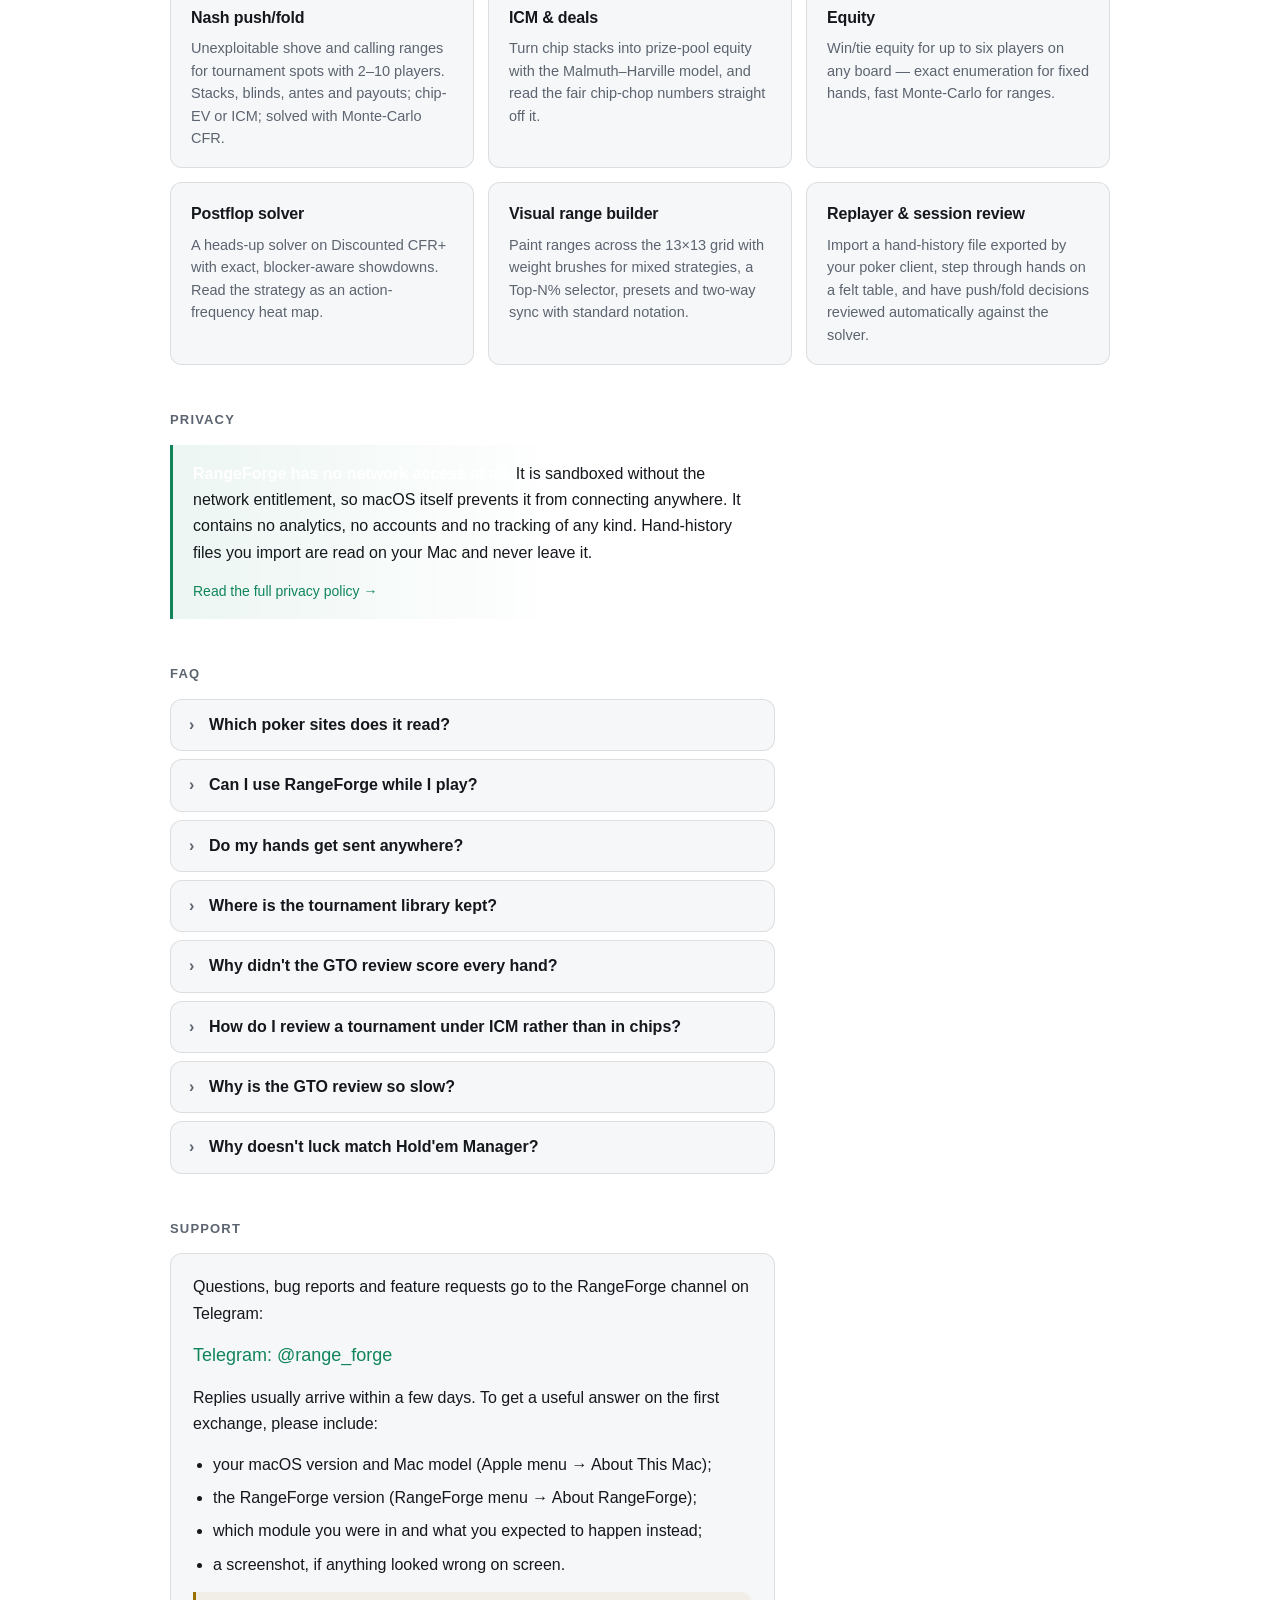
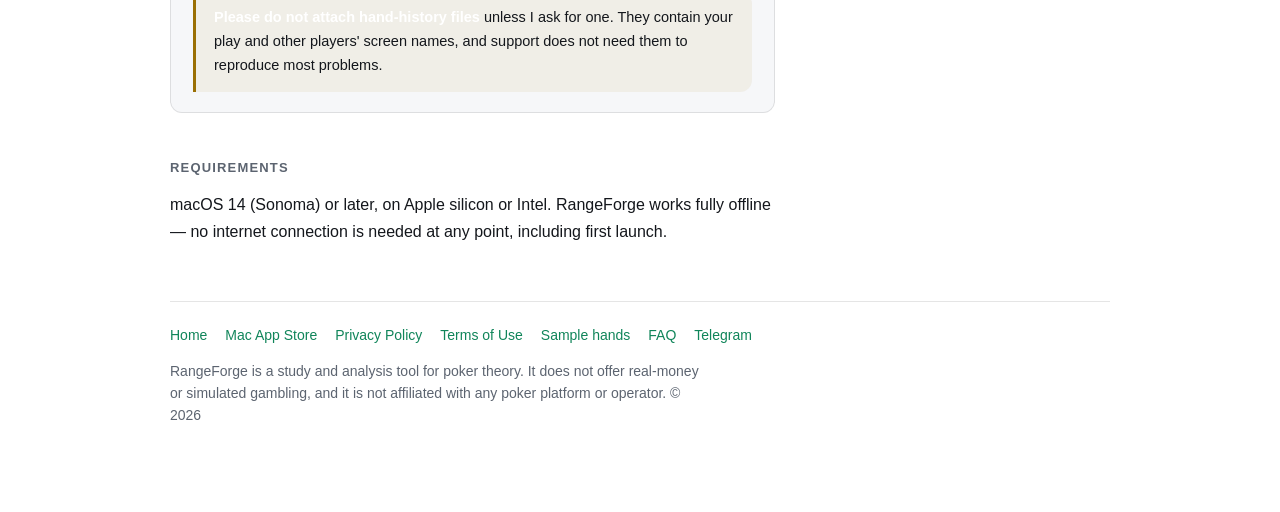
==== commit 6e904543: "Drop the personal email: Telegram @range_forge is the one support contact Off the support section, t" ====
--- a/index.html
+++ b/index.html
@@ -297,11 +297,11 @@
   <h2 id="support-ru" lang="ru">Поддержка</h2>
 
   <div class="panel prose">
-    <p lang="en">Questions, bug reports and feature requests:</p>
-    <p lang="ru">Вопросы, сообщения об ошибках и пожелания:</p>
-
-    <p style="font-size:18px"><a href="mailto:aldiyar.dev@gmail.com">aldiyar.dev@gmail.com</a><br>
-    <a href="https://t.me/range_forge">Telegram: @range_forge</a></p>
+    <p lang="en">Questions, bug reports and feature requests go to the RangeForge channel on
+    Telegram:</p>
+    <p lang="ru">Вопросы, сообщения об ошибках и пожелания — в канал RangeForge в Telegram:</p>
+
+    <p style="font-size:18px"><a href="https://t.me/range_forge">Telegram: @range_forge</a></p>
 
     <p lang="en">Replies usually arrive within a few days. To get a useful answer on the first
     exchange, please include:</p>
@@ -354,7 +354,6 @@
       <a href="samples/" lang="ru">Примеры раздач</a>
       <a href="index.html#faq" lang="en">FAQ</a>
       <a href="index.html#faq" lang="ru">Частые вопросы</a>
-      <a href="mailto:aldiyar.dev@gmail.com">aldiyar.dev@gmail.com</a>
       <a href="https://t.me/range_forge">Telegram</a>
     </nav>
     <p class="disclaimer" lang="en">RangeForge is a study and analysis tool for poker theory. It
